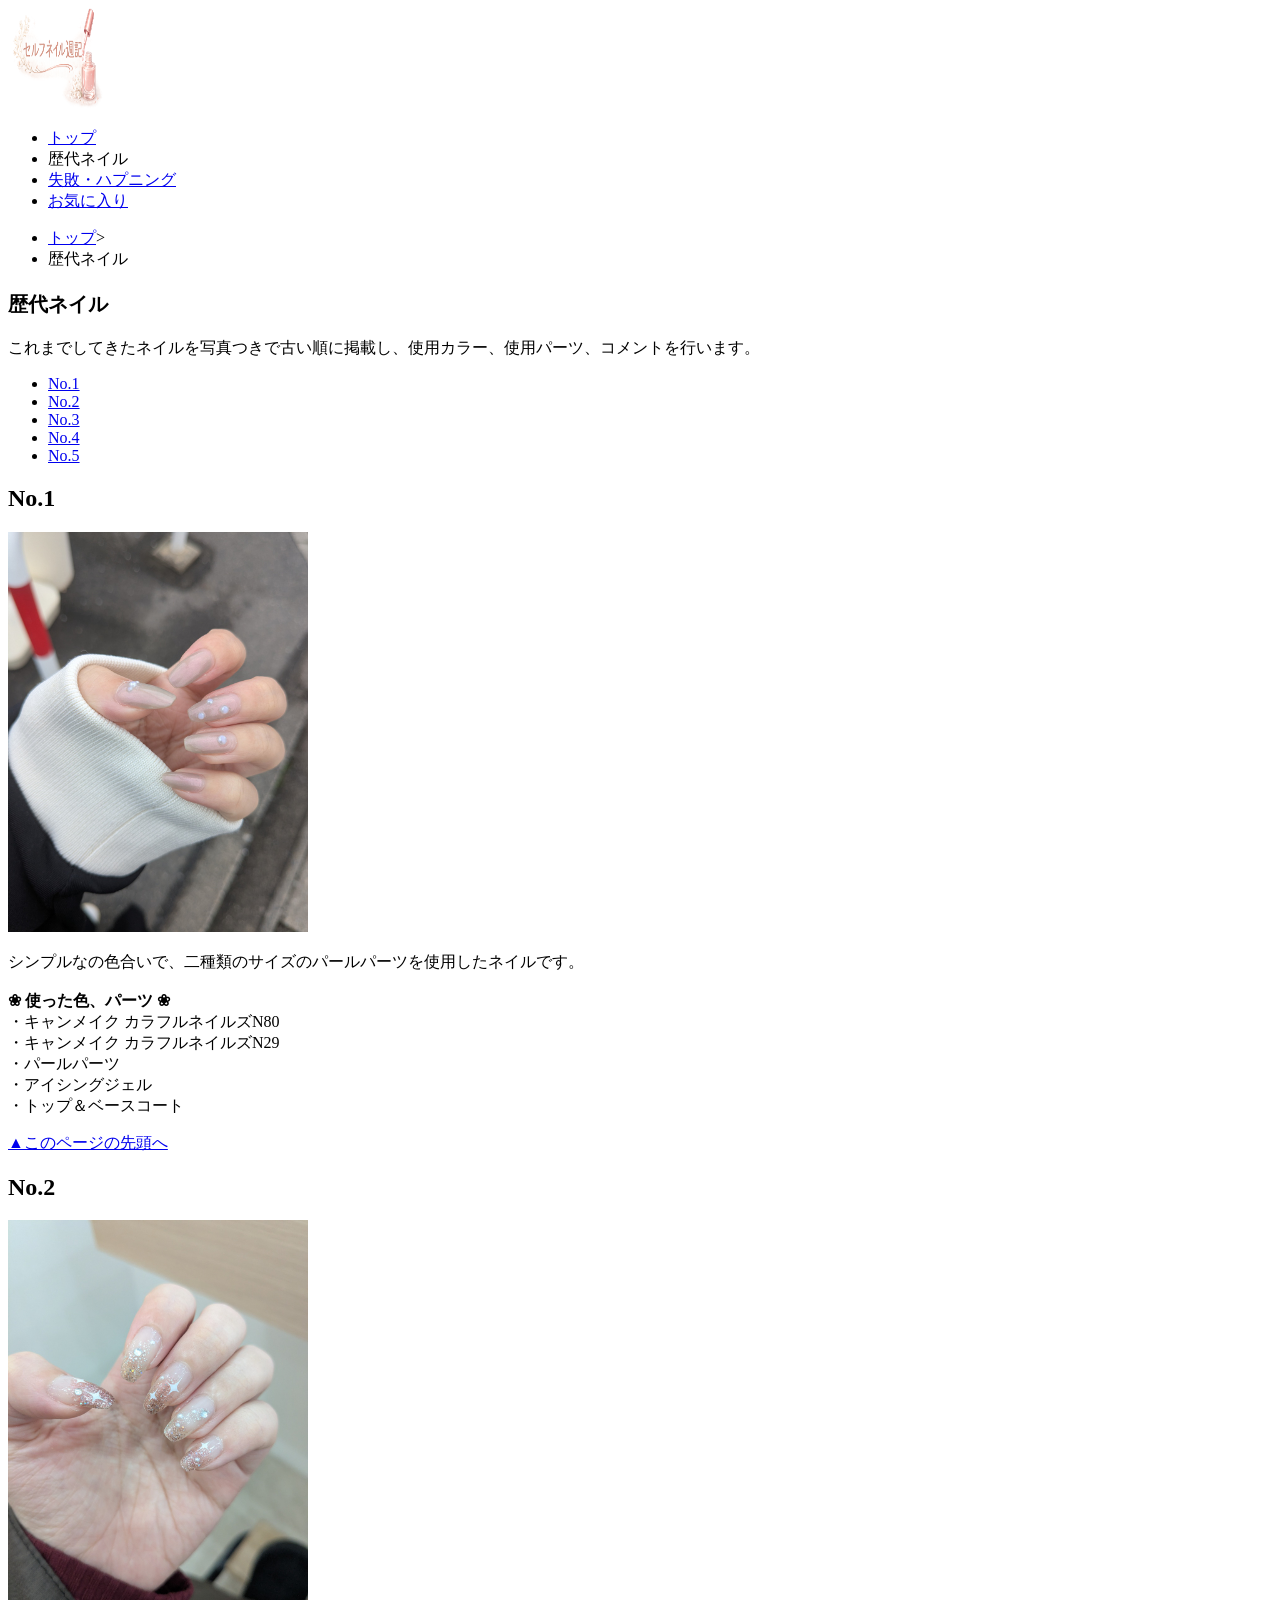
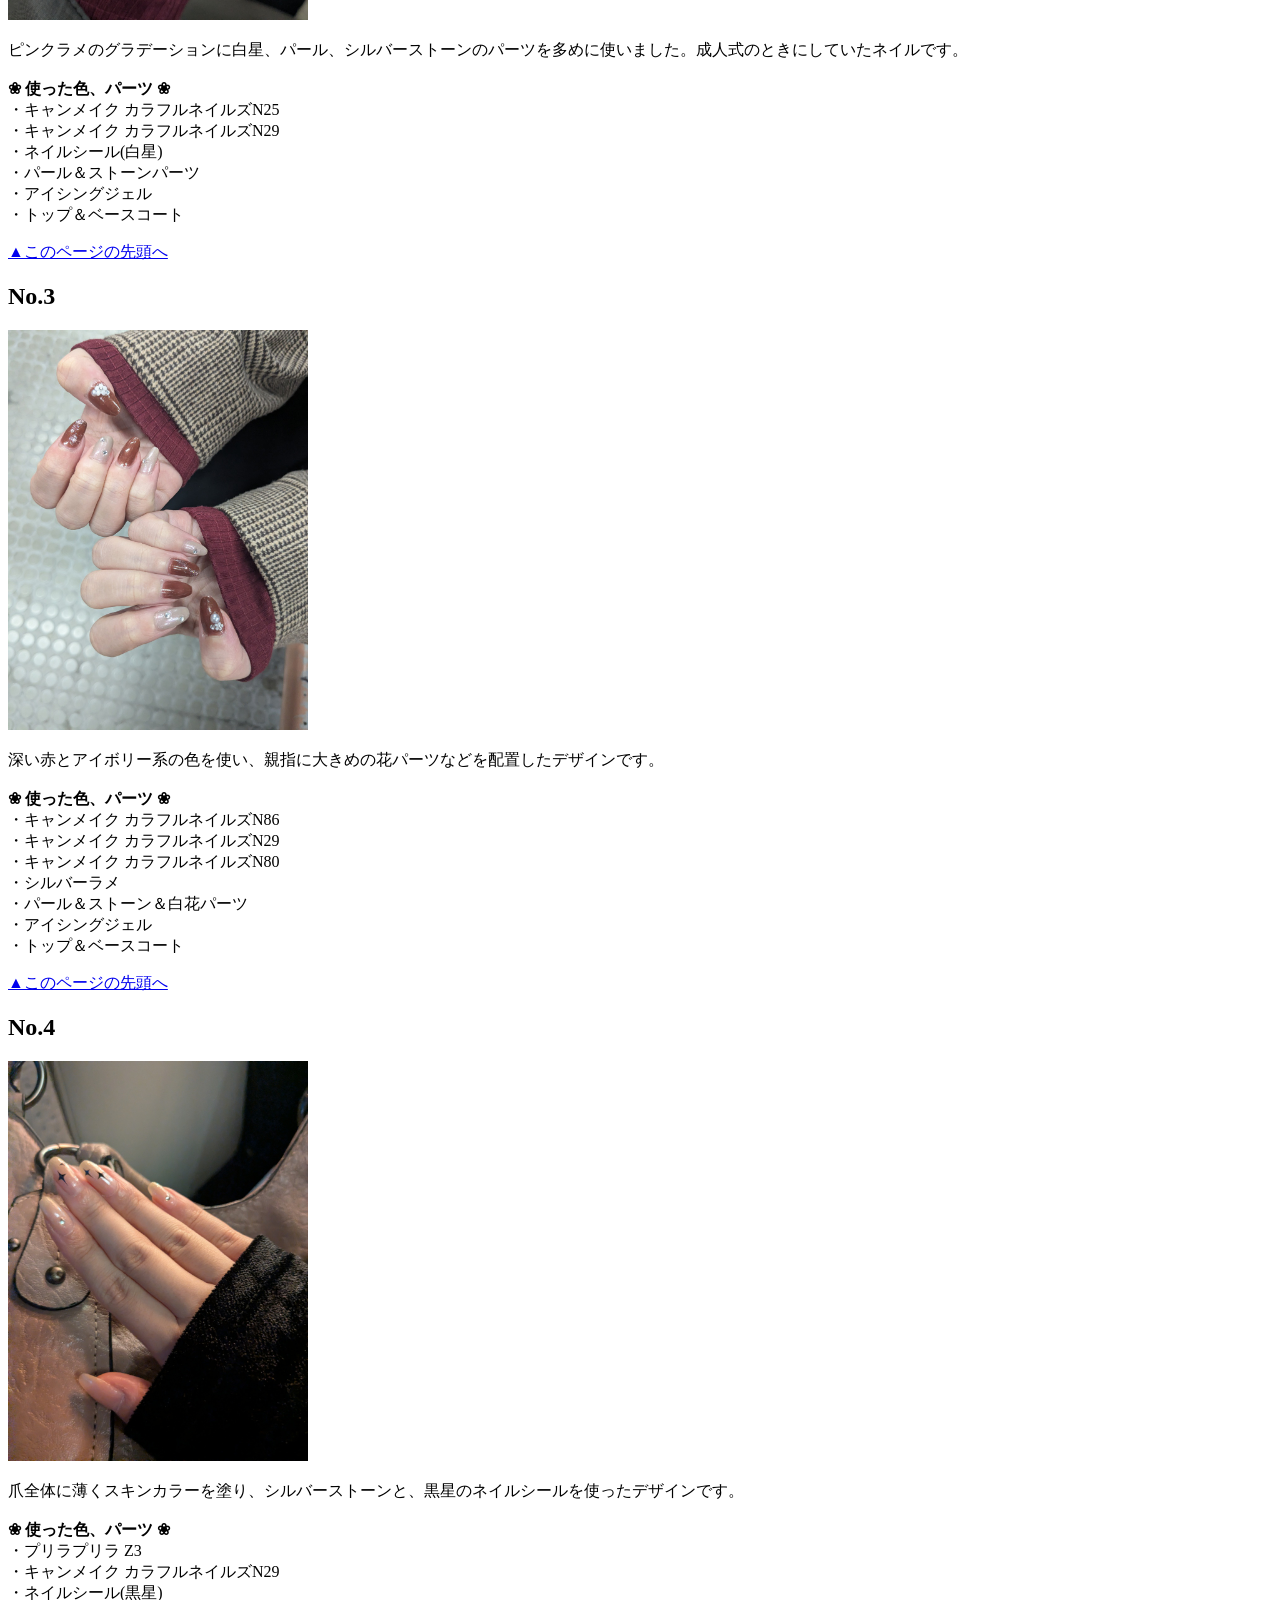
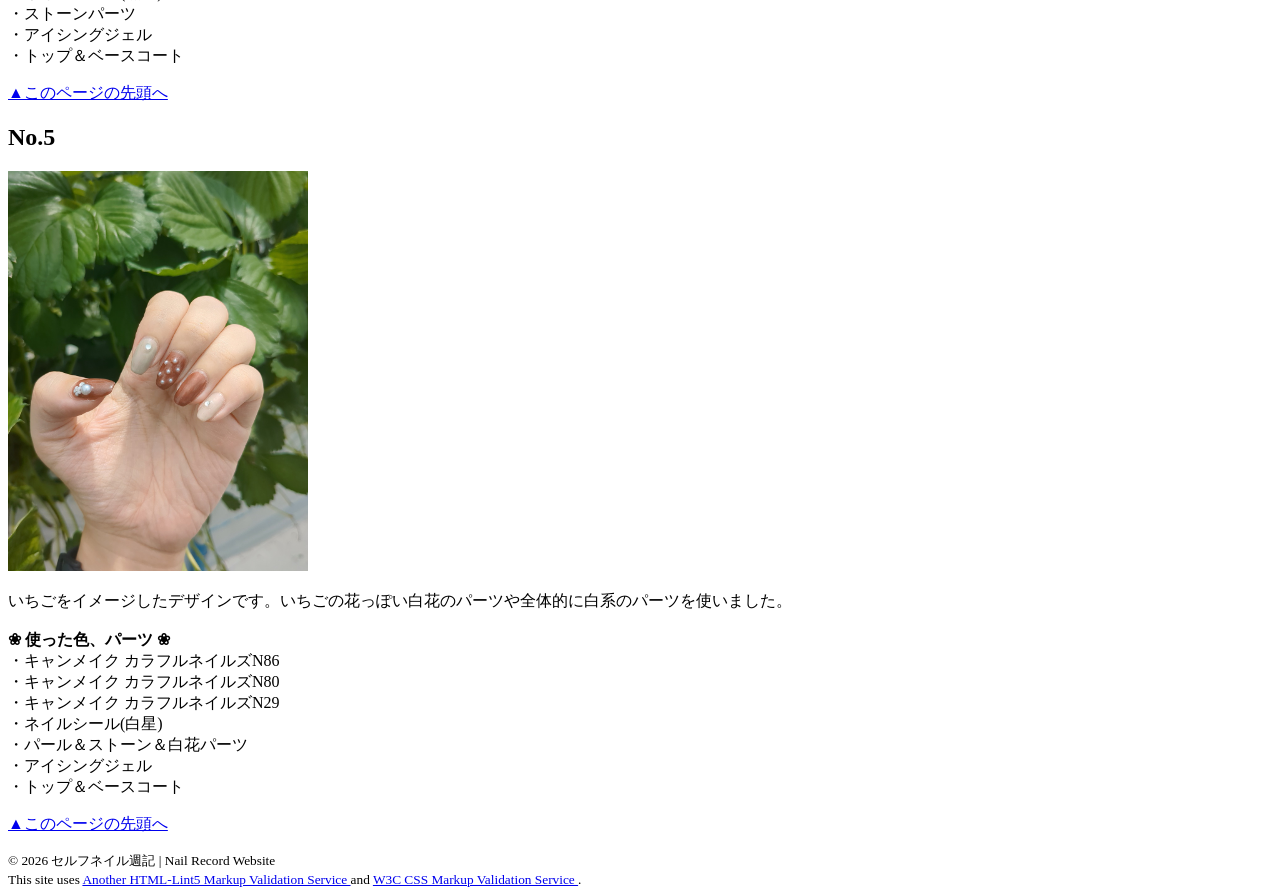
==== contents1.html @ 49a14d30 "Add files via upload" ====
<!DOCTYPE html>
<html lang="ja">
<head>
<meta charset="UTF-8">
<title>歴代ネイル:セルフネイル週記</title>

<meta name="description" content="これまでに作ったセルフネイルを写真付きで紹介しています。">
<meta name="viewport" content="width=device-width">
<link rel="preconnect" href="https://fonts.googleapis.com">
<link rel="preconnect" href="https://fonts.gstatic.com" crossorigin="anonymous">
<link href="https://fonts.googleapis.com/css2?family=Kiwi+Maru&amp;display=swap" rel="stylesheet">


<link rel="stylesheet" href="css/mystyle.css">
</head>
<body>
<header>
<div class="header-in">
<div class="title-area">
<a href="index.html" id="pagetop"><img src="image/rogo.png"
width="100"
height="100"
alt="ロゴ" class="logo"></a>
<nav>
<ul>
<li><a href="index.html">トップ</a></li>
<li>歴代ネイル</li>
<li><a href="contents2.html">失敗・ハプニング</a></li>
<li><a href="contents3.html">お気に入り</a></li>
</ul>
</nav>
</div>
</div>
</header>
<article class="page">
<ul class="breadcrumb">
    <li><a href="index.html">トップ</a>&gt;</li>
    <li>歴代ネイル</li>
</ul>
<h1 class="sub-h1"><samp class="ローズゴールド">歴代ネイル</samp></h1>
<p>これまでしてきたネイルを写真つきで古い順に掲載し、使用カラー、使用パーツ、コメントを行います。</p>
<ul class="parts">
<li><a href="#point1">No.1</a></li>
<li><a href="#point2">No.2</a></li>
<li><a href="#point3">No.3</a></li>
<li><a href="#point4">No.4</a></li>
<li><a href="#point5">No.5</a></li>

</ul>
<section>
<h2><a id="point1">No.1</a></h2>
<img src="image/pa-ru.jpg" width="300" height="400" alt="白パールのネイル" class="point-img">
<p>シンプルなの色合いで、二種類のサイズのパールパーツを使用したネイルです。<br>
<br>
<strong>❀ 使った色、パーツ ❀</strong><br>
・キャンメイク カラフルネイルズN80<br>
・キャンメイク カラフルネイルズN29<br>
・パールパーツ<br>
・アイシングジェル<br>
・トップ＆ベースコート
</p>
<div class="clear"></div>
<p class="sentou"><a href="#pagetop">▲このページの先頭へ</a></p>
</section>
<section>
<h2><a id="point2">No.2</a></h2>
<img src="image/sirohosi.jpg" width="300" height="400" alt="成人式のときのネイル" class="point-img">
<p>ピンクラメのグラデーションに白星、パール、シルバーストーンのパーツを多めに使いました。成人式のときにしていたネイルです。<br>
<br>
<strong>❀ 使った色、パーツ ❀</strong><br>
・キャンメイク カラフルネイルズN25<br>
・キャンメイク カラフルネイルズN29<br>
・ネイルシール(白星)<br>
・パール＆ストーンパーツ<br>
・アイシングジェル<br>
・トップ＆ベースコート</p>
<div class="clear"></div>
<p class="sentou"><a href="#pagetop">▲このページの先頭へ</a></p>
</section>
<section>
<h2><a id="point3">No.3</a></h2>
<img src="image/kouhaku.jpg" width="300" height="400" alt="紅白のネイル" class="point-img">
<p>深い赤とアイボリー系の色を使い、親指に大きめの花パーツなどを配置したデザインです。<br>
<br>
<strong>❀ 使った色、パーツ ❀</strong><br>
・キャンメイク カラフルネイルズN86<br>
・キャンメイク カラフルネイルズN29<br>
・キャンメイク カラフルネイルズN80<br>
・シルバーラメ<br>
・パール＆ストーン＆白花パーツ<br>
・アイシングジェル<br>
・トップ＆ベースコート</p>
<div class="clear"></div>
<p class="sentou"><a href="#pagetop">▲このページの先頭へ</a></p>
</section>
<section>
<h2><a id="point4">No.4</a></h2>
<img src="image/kurohosi2.jpg" width="300" height="400" alt="黒いダイヤネイル" class="point-img">
<p>爪全体に薄くスキンカラーを塗り、シルバーストーンと、黒星のネイルシールを使ったデザインです。<br>
<br>
<strong>❀ 使った色、パーツ ❀</strong><br>
・プリラプリラ Z3<br>
・キャンメイク カラフルネイルズN29<br>
・ネイルシール(黒星)<br>
・ストーンパーツ<br>
・アイシングジェル<br>
・トップ＆ベースコート</p>
<div class="clear"></div>
<p class="sentou"><a href="#pagetop">▲このページの先頭へ</a></p>
</section>
<section>
<h2><a id="point5">No.5</a></h2>
<img src="image/itigo.jpg" width="300" height="400" alt="いちご狩りネイル" class="point-img">
<p>いちごをイメージしたデザインです。いちごの花っぽい白花のパーツや全体的に白系のパーツを使いました。<br>
<br>
<strong>❀ 使った色、パーツ ❀</strong><br>
・キャンメイク カラフルネイルズN86<br>
・キャンメイク カラフルネイルズN80<br>
・キャンメイク カラフルネイルズN29<br>
・ネイルシール(白星)<br>
・パール＆ストーン＆白花パーツ<br>
・アイシングジェル<br>
・トップ＆ベースコート</p>
<div class="clear"></div>
<p class="sentou"><a href="#pagetop">▲このページの先頭へ</a></p>
</section>
</article>
<footer>
<small>
© 2026 セルフネイル週記 |
Nail Record Website
</small>
<br>
<small>
This site uses
<a href="http://www.htmllint.net/html-lint/htmllint.html#" target="_blank">
Another HTML-Lint5 Markup Validation Service
</a>
and
<a href="http://jigsaw.w3.org/css-validator/#validate_by_upload" target="_blank">
W3C CSS Markup Validation Service
</a>.
</small>
</footer>
</body>
</html>
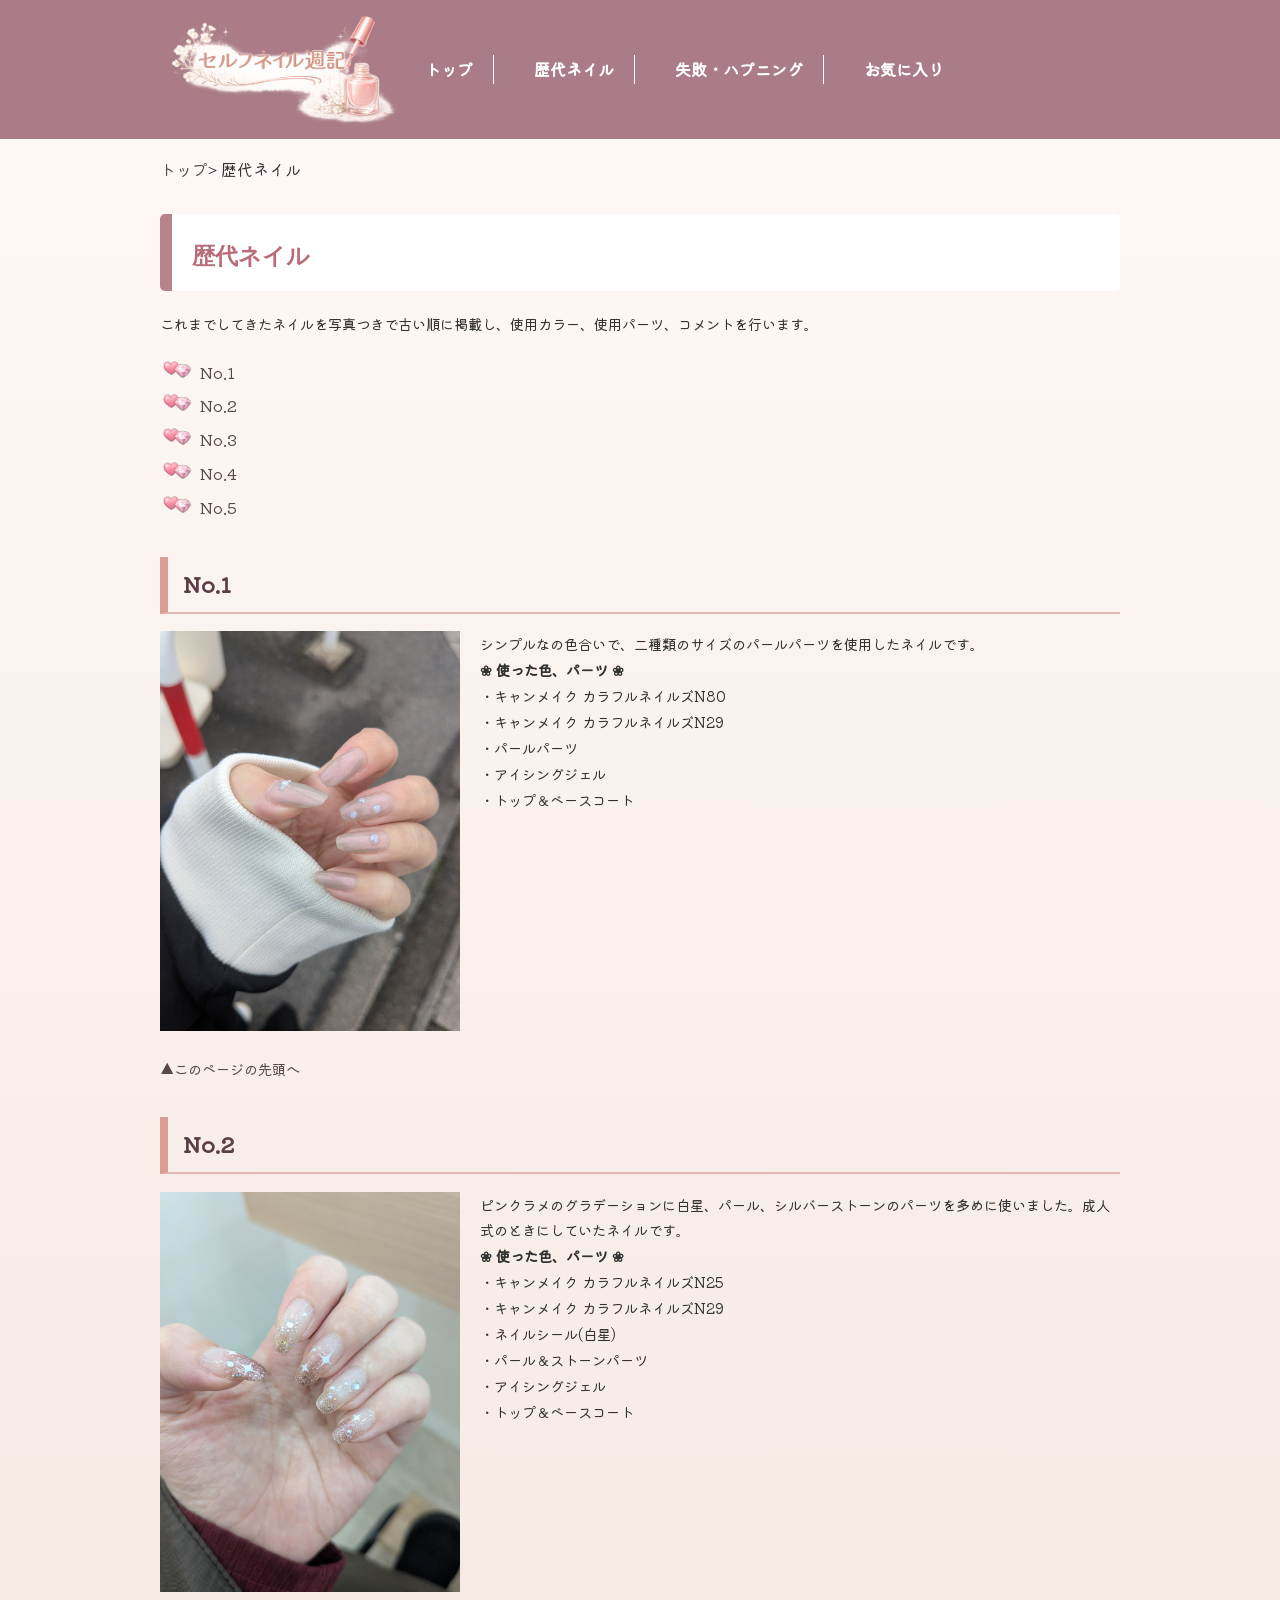
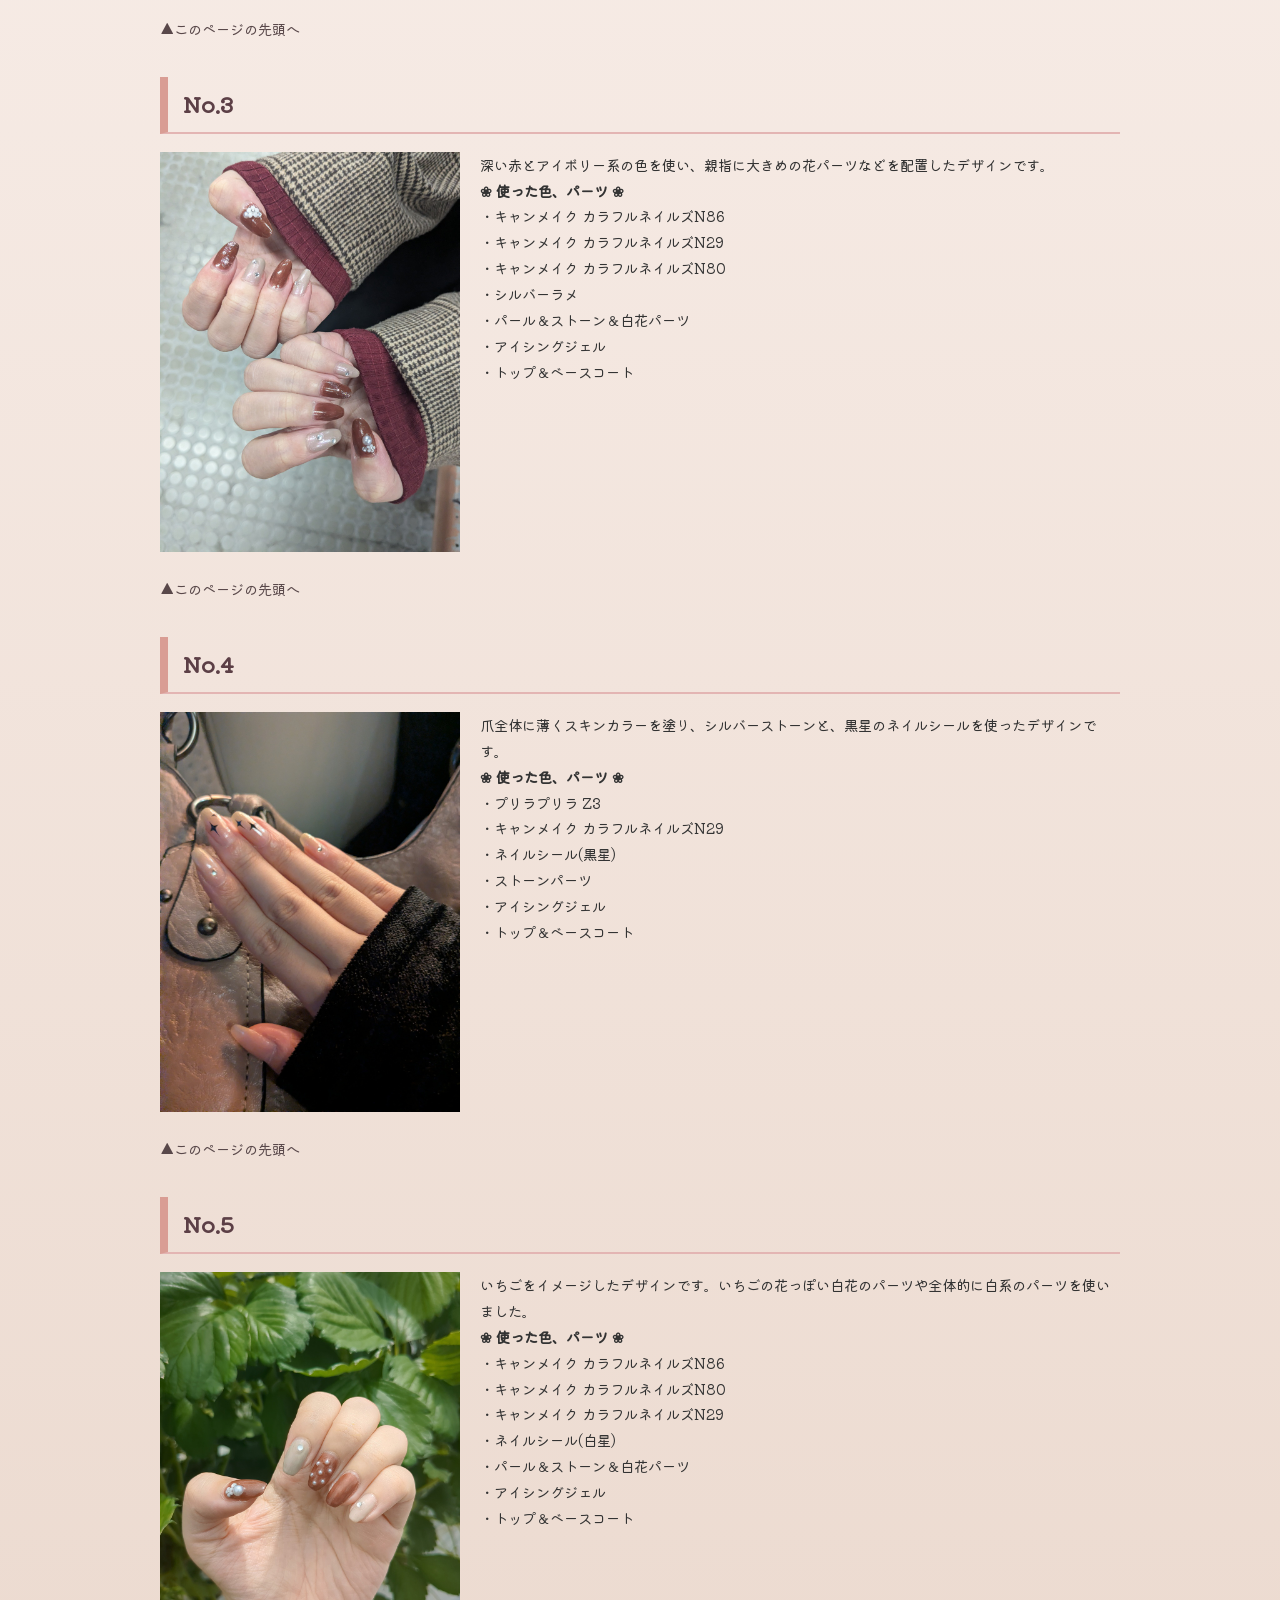
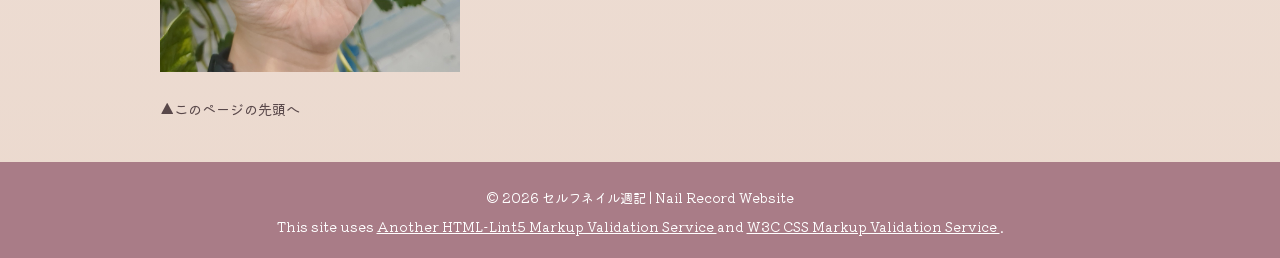
==== commit df0f9ab3: "Add files via upload" ====
--- a/contents1.html
+++ b/contents1.html
@@ -37,7 +37,7 @@
     <li><a href="index.html">トップ</a>&gt;</li>
     <li>歴代ネイル</li>
 </ul>
-<h1 class="sub-h1"><samp class="ローズゴールド">歴代ネイル</samp></h1>
+<h1 class="sub-h1 title-band"><samp class="ローズゴールド">歴代ネイル</samp></h1>
 <p>これまでしてきたネイルを写真つきで古い順に掲載し、使用カラー、使用パーツ、コメントを行います。</p>
 <ul class="parts">
 <li><a href="#point1">No.1</a></li>
@@ -48,10 +48,9 @@
 
 </ul>
 <section>
-<h2><a id="point1">No.1</a></h2>
+<h2 class="title-sub"><a id="point1">No.1</a></h2>
 <img src="image/pa-ru.jpg" width="300" height="400" alt="白パールのネイル" class="point-img">
 <p>シンプルなの色合いで、二種類のサイズのパールパーツを使用したネイルです。<br>
-<br>
 <strong>❀ 使った色、パーツ ❀</strong><br>
 ・キャンメイク カラフルネイルズN80<br>
 ・キャンメイク カラフルネイルズN29<br>
@@ -63,10 +62,9 @@
 <p class="sentou"><a href="#pagetop">▲このページの先頭へ</a></p>
 </section>
 <section>
-<h2><a id="point2">No.2</a></h2>
+<h2 class="title-sub"><a id="point2">No.2</a></h2>
 <img src="image/sirohosi.jpg" width="300" height="400" alt="成人式のときのネイル" class="point-img">
 <p>ピンクラメのグラデーションに白星、パール、シルバーストーンのパーツを多めに使いました。成人式のときにしていたネイルです。<br>
-<br>
 <strong>❀ 使った色、パーツ ❀</strong><br>
 ・キャンメイク カラフルネイルズN25<br>
 ・キャンメイク カラフルネイルズN29<br>
@@ -78,10 +76,9 @@
 <p class="sentou"><a href="#pagetop">▲このページの先頭へ</a></p>
 </section>
 <section>
-<h2><a id="point3">No.3</a></h2>
+<h2 class="title-sub"><a id="point3">No.3</a></h2>
 <img src="image/kouhaku.jpg" width="300" height="400" alt="紅白のネイル" class="point-img">
 <p>深い赤とアイボリー系の色を使い、親指に大きめの花パーツなどを配置したデザインです。<br>
-<br>
 <strong>❀ 使った色、パーツ ❀</strong><br>
 ・キャンメイク カラフルネイルズN86<br>
 ・キャンメイク カラフルネイルズN29<br>
@@ -94,10 +91,9 @@
 <p class="sentou"><a href="#pagetop">▲このページの先頭へ</a></p>
 </section>
 <section>
-<h2><a id="point4">No.4</a></h2>
+<h2 class="title-sub"><a id="point4">No.4</a></h2>
 <img src="image/kurohosi2.jpg" width="300" height="400" alt="黒いダイヤネイル" class="point-img">
 <p>爪全体に薄くスキンカラーを塗り、シルバーストーンと、黒星のネイルシールを使ったデザインです。<br>
-<br>
 <strong>❀ 使った色、パーツ ❀</strong><br>
 ・プリラプリラ Z3<br>
 ・キャンメイク カラフルネイルズN29<br>
@@ -109,10 +105,9 @@
 <p class="sentou"><a href="#pagetop">▲このページの先頭へ</a></p>
 </section>
 <section>
-<h2><a id="point5">No.5</a></h2>
+<h2 class="title-sub"><a id="point5">No.5</a></h2>
 <img src="image/itigo.jpg" width="300" height="400" alt="いちご狩りネイル" class="point-img">
 <p>いちごをイメージしたデザインです。いちごの花っぽい白花のパーツや全体的に白系のパーツを使いました。<br>
-<br>
 <strong>❀ 使った色、パーツ ❀</strong><br>
 ・キャンメイク カラフルネイルズN86<br>
 ・キャンメイク カラフルネイルズN80<br>
--- a/css/mystyle.css
+++ b/css/mystyle.css
@@ -0,0 +1,308 @@
+@charset "utf-8";
+
+h1{
+    color: #ffffff;
+    padding: 15px;
+    border-radius: 15px;
+}
+.site-logo{
+    width: 100px;
+    height: auto;
+}
+.subhead{
+    background-color: #808000;
+}
+article h1{
+    background-color: transparent;
+}
+
+.ピンク3{
+    color: #c05375;
+}
+
+.ピンク2{
+    color: #b7848c;
+}
+
+.brown{
+    color: #4b3f44;
+}
+
+.ローズゴールド{
+    color: #b76e79;
+}
+
+.ピンク1{
+    color: #d8b4a0;
+}
+
+body{
+    margin: 0;
+    background: linear-gradient(to bottom,#fff9f7,#ebd9ce);
+    color:#333333;
+    font-family: "Kiwi Maru",sans-serif;
+    line-height: 1.8;
+}
+p{
+	font-size: 90%;
+}
+h1{
+	font-size: 180%;
+}
+h2{
+	font-size: 135%;
+}
+footer{
+    background-color:#A97C87;
+    color:#fff;
+    text-align:center;
+    padding:20px;
+    margin-top:40px;
+}
+article{
+    position: relative;
+    clear:both;
+    width:960px;
+    margin-left: auto;
+    margin-right: auto;
+}
+.catch{
+    position: absolute;
+    top:20px;
+    left:30px;
+}
+.catch h1{
+    text-shadow: 0px 5px 10px #59484a;
+}
+.title-area{
+    display: flex;
+    align-items:center;
+    gap: 15px
+}
+
+.logo{
+    width: 250px;
+    height: auto;
+}
+nav ul{
+    list-style: none;
+    display: flex;
+    justify-content: center;
+    gap: 40px;
+
+    padding: 0;
+}
+nav li{
+    color: #ffffff;
+    font-weight: bold;
+    border-right: 1px solid #ffffff;
+    padding-right: 20px;
+}
+nav li:last-child{
+    border-right: none;
+}
+
+.news-box{
+    background-color: rgba(255,255,255,0.5);
+    padding: 12px 15px;
+    border-radius: 15px;
+    margin-top: 15px;
+    width: fit-content;
+    box-shadow: 0 4px 10px rgba(183,110,121,0.15);
+}
+.news-box h2{
+    color: #a97c87;
+    margin: 0 0 8px 0;
+}
+
+.news-box time{
+    color: #b76e79;
+    font-weight: bold;
+}
+.nail-decoration{
+    position: fixed;
+    right: 30px;
+    bottom: 30px;
+
+    width: 250px;
+
+    opacity: 0.9;
+}
+header img{
+    float:left;
+}
+.header-in{
+    width:960px;
+    margin-left: auto;
+    margin-right: auto;
+}
+header{
+    background-color: #A97C87;
+    padding: 15px 30px;
+
+    display:flex;
+    justify-content:space-between;
+    align-items:center;
+}
+@media(max-width:950px){
+    header img{
+        float:none;
+    }
+    nav ul{
+        text-align: left;
+        padding:0;
+        margin-left: 10px;
+    }
+    article{
+        width: auto;
+    }
+    article img{
+        max-width:100%;
+        height:auto;
+    }
+    .header-in{
+        width: auto;
+    }
+    }
+    
+    @media(max-width:600px){
+    nav li{
+        font-size:75%;
+        padding-left: 2px;
+        padding-right: 2px;
+    }
+    footer{
+        font-size:75%;
+    }
+    .catch{
+        top:5px;
+        left:10px;
+    }
+    }
+    article > h2{
+        display:none;
+    }
+
+
+.breadcrumb{
+    list-style: none;
+    padding: 0;
+}
+.breadcrumb li{
+    display: inline;
+}
+.parts{
+    list-style-image:url("../image/aikon5..png");
+}
+.point-img{
+    float:left;
+    margin-right:20px;
+    margin-bottom:10px;
+}
+    
+.clear{
+    clear:both;
+}
+nav ul a{
+    text-decoration: none;
+    color: #ffffff;
+}
+nav ul a:hover{
+    opacity: 0.7;
+}
+.breadcrumb a:link,
+.parts a:link,
+.sentou a:link,
+.news-box a:link{
+    color:#59484a;
+    text-decoration:none;
+}
+
+.breadcrumb a:visited,
+.parts a:visited,
+.sentou a:visited,
+.news-box a:visited{
+    color:#c05375;
+}
+
+.breadcrumb a:hover,
+.parts a:hover,
+.sentou a:hover,
+.news-box a:hover{
+    color: #808000;
+    text-decoration:underline;
+}
+
+.breadcrumb a:active,
+.parts a:active,
+.sentou a:active,
+.news-box a:active{
+    color:#d5b037;
+}
+
+footer a{
+    color:#ffffff;
+}
+
+footer a:hover{
+    text-decoration:underline;
+}
+.gallery{
+    display:flex;
+    flex-wrap:wrap;
+    justify-content:space-between;
+    margin:20px 0;
+}
+
+.item{
+    width:30%;
+    text-align:center;
+    margin-bottom:25px;
+}
+
+.item img{
+    width:220px;
+    height:220px;
+    object-fit:cover;
+    border-radius:15px;
+    box-shadow:0 4px 10px rgba(183,110,121,0.2);
+}
+
+.item p{
+    margin-top:10px;
+    font-weight:bold;
+}
+@media print{
+
+    header,
+    nav,
+    footer,
+    .nail-decoration,
+    .sentou{
+        display:none;
+    }
+    
+    body{
+        background:#ffffff;
+        color:#000000;
+    }
+    }
+    .title-band{
+        background:#ffffff;
+        border-left:12px solid #b7848c;
+        color:#4b3f44;
+        padding:12px 20px;
+        margin:30px 0 20px;
+        border-radius:5px;
+        display:block;
+    }
+    
+    
+    .title-sub{
+        border-left:8px solid #d99d94;
+        border-bottom:2px solid #e3b5b3;
+        color:#5c3f46;
+        padding:8px 15px;
+        margin-top:35px;
+    }
+    
